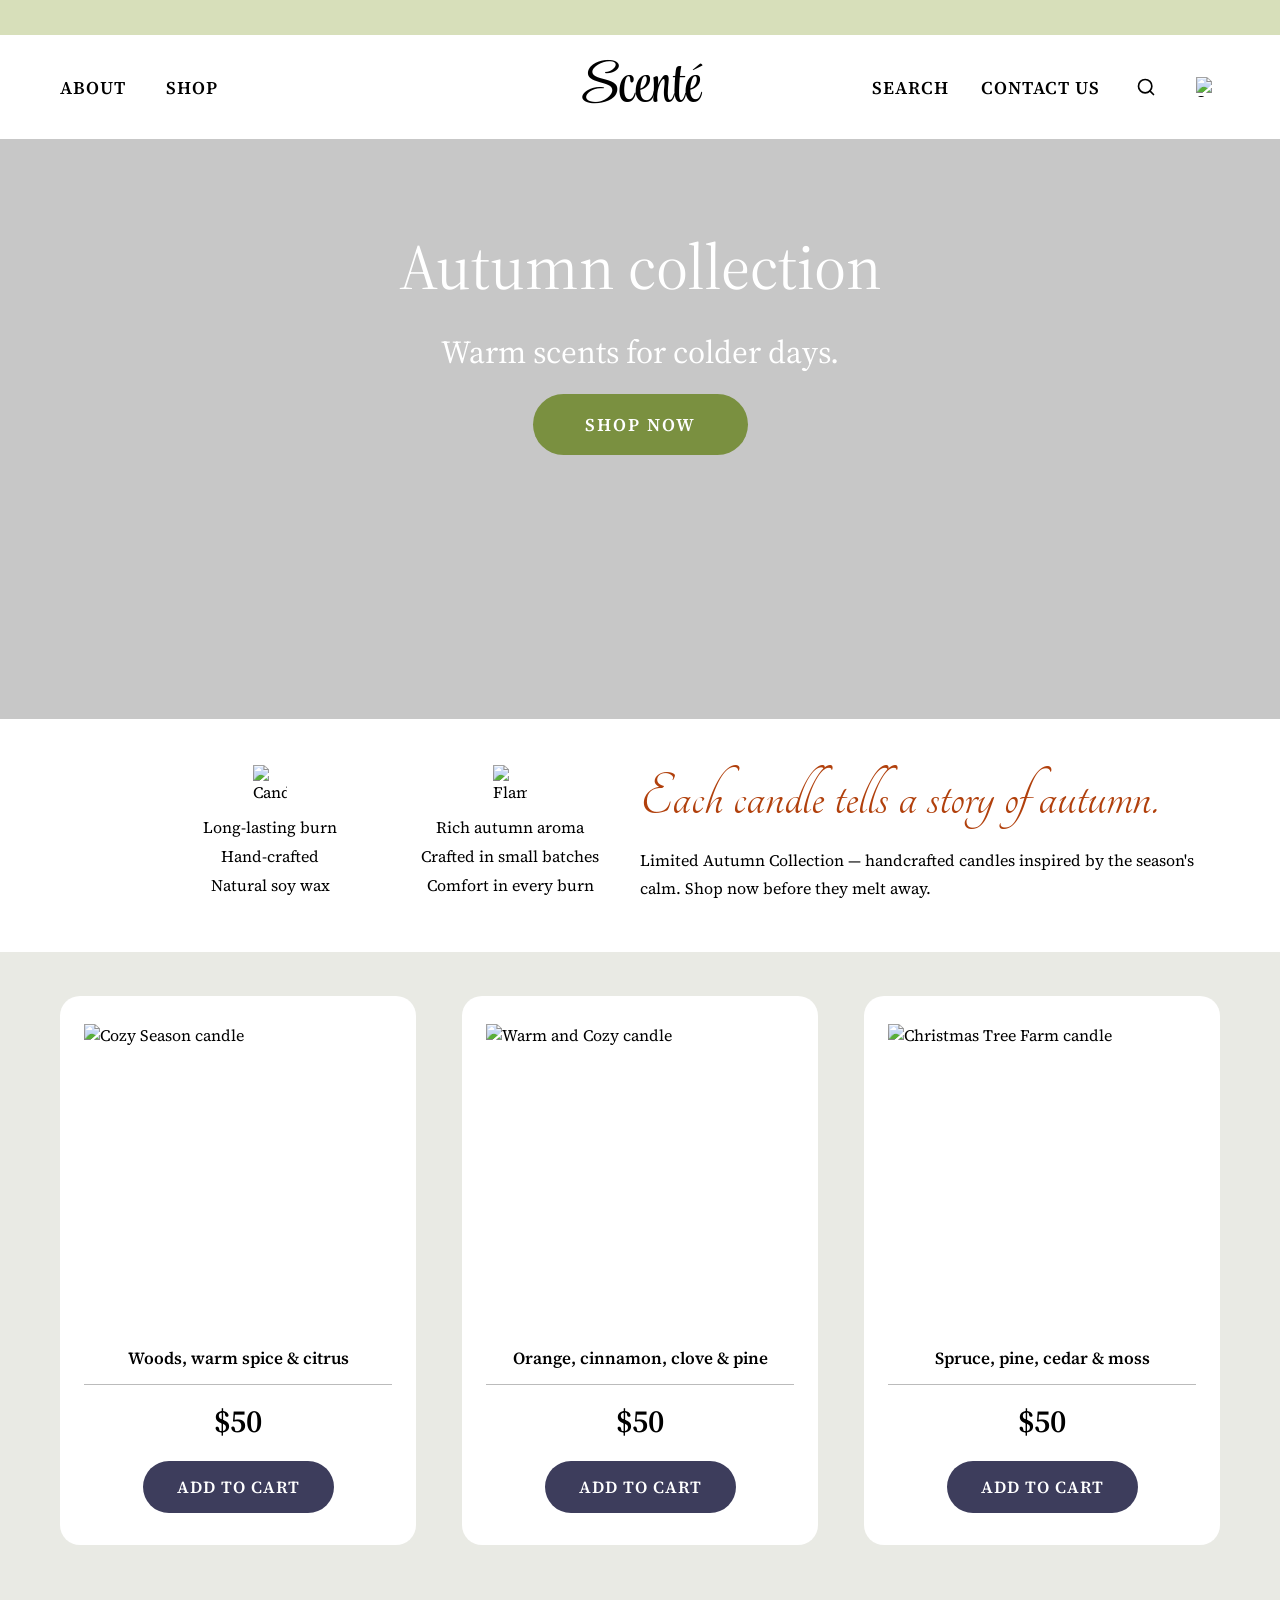
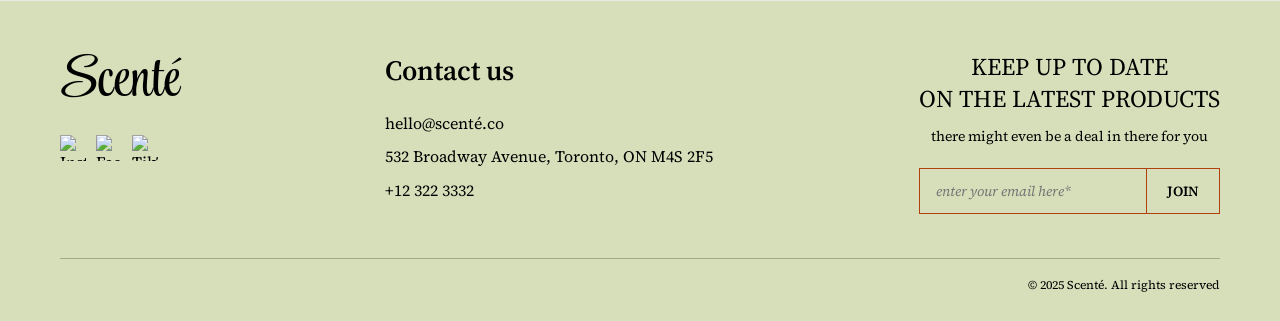
==== index.html @ e57ee528 "Add Scenté website — Home, Collection and Contact Us pages" ====
<!DOCTYPE html>
<html lang="en">
<head>
  <meta charset="UTF-8">
  <meta name="viewport" content="width=device-width, initial-scale=1.0">
  <title>Scenté</title>
  <link rel="stylesheet" href="css/style.css">
  <link href="https://fonts.googleapis.com/css2?family=Source+Serif+4:ital,opsz,wght@0,8..60,400;0,8..60,600;1,8..60,400&family=Style+Script&family=Tangerine:wght@400;700&display=swap" rel="stylesheet">
</head>
<body>

  <!-- ======================== NAVBAR ======================== -->
  <header class="navbar">
    <div class="nav-top-bar"></div>
    <div class="nav-main">
      <nav class="nav-links nav-left">
        <a href="#about">ABOUT</a>
        <a href="#collection">SHOP</a>
      </nav>
      <a href="index.html" class="nav-logo">Scenté</a>
      <nav class="nav-links nav-right">
        <a href="#collection">SEARCH</a>
        <a href="contact.html">CONTACT US</a>
        <button class="nav-icon-btn" aria-label="Search">
          <svg xmlns="http://www.w3.org/2000/svg" width="20" height="20" viewBox="0 0 24 24" fill="none" stroke="currentColor" stroke-width="2" stroke-linecap="round" stroke-linejoin="round">
            <circle cx="11" cy="11" r="8"></circle>
            <line x1="21" y1="21" x2="16.65" y2="16.65"></line>
          </svg>
        </button>
        <button class="nav-icon-btn" aria-label="Cart">
          <img src="http://localhost:3845/assets/fbdf176155204ea133a0723d95080007fca0fe8a.svg" alt="Cart">
        </button>
      </nav>
    </div>
  </header>

  <!-- ======================== HERO ======================== -->
  <section class="hero" id="about">
    <div
      class="hero-bg"
      style="background-image: url('http://localhost:3845/assets/a21b257e71f8a66f0962bdec2db6edcd3d551c77.png');"
    ></div>
    <div class="hero-content">
      <h1 class="hero-title">Autumn collection</h1>
      <p class="hero-subtitle">Warm scents for colder days.</p>
      <a href="#collection" class="btn-shop-now">SHOP NOW</a>
    </div>
  </section>

  <!-- ======================== CANDLE INFO ======================== -->
  <section class="candle-info">
    <div class="info-icons-group">
      <div class="info-item">
        <img
          src="http://localhost:3845/assets/40da12441b99f6131a9281cc6583debcf83d1cd9.png"
          alt="Candle icon"
          class="info-icon"
        >
        <p>Long-lasting burn<br>Hand-crafted<br>Natural soy wax</p>
      </div>
      <div class="info-item">
        <img
          src="http://localhost:3845/assets/97328ba809c80d028453dabde9ecff830f3a706f.png"
          alt="Flame icon"
          class="info-icon"
        >
        <p>Rich autumn aroma<br>Crafted in small batches<br>Comfort in every burn</p>
      </div>
    </div>
    <div class="info-item--quote">
      <h2 class="info-quote-text">Each candle tells a story of autumn.</h2>
      <p class="info-quote-desc">
        Limited Autumn Collection — handcrafted candles inspired by the season's calm.
        Shop now before they melt away.
      </p>
    </div>
  </section>

  <!-- ======================== COLLECTION ======================== -->
  <section class="collection" id="collection">
    <div class="products-grid">

      <!-- Product 1: Cozy Season -->
      <div class="product-card">
        <img
          src="http://localhost:3845/assets/c75030ae4925912448defae7b7ea42703e028f72.png"
          alt="Cozy Season candle"
          class="product-img"
        >
        <p class="product-scent">Woods, warm spice &amp; citrus</p>
        <hr class="product-divider">
        <p class="product-price">$50</p>
        <button class="btn-add-to-cart">ADD TO CART</button>
      </div>

      <!-- Product 2: Warm and Cozy -->
      <div class="product-card">
        <img
          src="http://localhost:3845/assets/4308ea4685f0db7b17776f159d6821e27ebdfa7c.png"
          alt="Warm and Cozy candle"
          class="product-img"
        >
        <p class="product-scent">Orange, cinnamon, clove &amp; pine</p>
        <hr class="product-divider">
        <p class="product-price">$50</p>
        <button class="btn-add-to-cart">ADD TO CART</button>
      </div>

      <!-- Product 3: Christmas Tree Farm -->
      <div class="product-card">
        <img
          src="http://localhost:3845/assets/fa7e134d0c24aa0307bbcbe3b54e2ead0bded728.png"
          alt="Christmas Tree Farm candle"
          class="product-img"
        >
        <p class="product-scent">Spruce, pine, cedar &amp; moss</p>
        <hr class="product-divider">
        <p class="product-price">$50</p>
        <button class="btn-add-to-cart">ADD TO CART</button>
      </div>

    </div>
  </section>

  <!-- ======================== FOOTER ======================== -->
  <footer class="footer">
    <div class="footer-inner">

      <!-- Brand + Socials -->
      <div class="footer-brand">
        <span class="footer-logo">Scenté</span>
        <div class="footer-socials">
          <a href="#" aria-label="Instagram">
            <img src="http://localhost:3845/assets/84d51282882def8af069e41509b82bab365bb504.png" alt="Instagram">
          </a>
          <a href="#" aria-label="Facebook">
            <img src="http://localhost:3845/assets/2e78a3d346c99cea245d6c7adec810aae9c57226.png" alt="Facebook">
          </a>
          <a href="#" aria-label="TikTok">
            <img src="http://localhost:3845/assets/7aa43c43ef3f76d200dc4d9c6e98f9a53ded7692.png" alt="TikTok">
          </a>
        </div>
      </div>

      <!-- Contact Info -->
      <div class="footer-contact">
        <h3>Contact us</h3>
        <p>hello@scenté.co</p>
        <p>532 Broadway Avenue, Toronto, ON M4S 2F5</p>
        <p>+12 322 3332</p>
      </div>

      <!-- Newsletter -->
      <div class="footer-newsletter">
        <h3 class="newsletter-title">KEEP UP TO DATE<br>ON THE LATEST PRODUCTS</h3>
        <p class="newsletter-sub">there might even be a deal in there for you</p>
        <div class="newsletter-form">
          <input
            type="email"
            class="newsletter-input"
            placeholder="enter your email here*"
          >
          <button class="newsletter-btn">JOIN</button>
        </div>
      </div>

    </div>
    <hr class="footer-divider">
    <p class="footer-copyright">© 2025 Scenté. All rights reserved</p>
  </footer>

</body>
</html>
---- css/style.css ----
/* ============================================
   RESET & BASE
   ============================================ */
*, *::before, *::after {
  box-sizing: border-box;
  margin: 0;
  padding: 0;
}

:root {
  --color-green-bar: rgba(172, 189, 111, 0.48);
  --color-footer-bg: #d7dfba;
  --color-collection-bg: #e9eae4;
  --color-rust: #b1400c;
  --color-btn-dark: #3d3d5c;
  --font-serif: 'Source Serif 4', serif;
  --font-script: 'Style Script', cursive;
  --font-tangerine: 'Tangerine', cursive;
}

html {
  scroll-behavior: smooth;
}

body {
  font-family: var(--font-serif);
  color: #000;
  background: #fff;
}

a {
  text-decoration: none;
  color: inherit;
}

/* ============================================
   NAVBAR
   ============================================ */
.navbar {
  position: sticky;
  top: 0;
  z-index: 100;
  background: #fff;
}

.nav-top-bar {
  height: 35px;
  background: var(--color-green-bar);
}

.nav-main {
  display: grid;
  grid-template-columns: 1fr auto 1fr;
  align-items: center;
  padding: 0 60px;
  height: 104px;
}

.nav-links {
  display: flex;
  align-items: center;
  gap: 40px;
}

.nav-links a {
  font-family: var(--font-serif);
  font-weight: 600;
  font-size: 18px;
  letter-spacing: 1px;
  transition: opacity 0.2s;
}

.nav-links a:hover {
  opacity: 0.6;
}

.nav-logo {
  font-family: var(--font-script);
  font-size: 60px;
  line-height: 1;
  color: #000;
  padding: 0 48px;
}

.nav-right {
  display: flex;
  align-items: center;
  gap: 32px;
  justify-content: flex-end;
}

.nav-icon-btn {
  background: none;
  border: none;
  cursor: pointer;
  display: flex;
  align-items: center;
  padding: 4px;
}

.nav-icon-btn svg,
.nav-icon-btn img {
  width: 20px;
  height: 20px;
}

/* ============================================
   HERO
   ============================================ */
.hero {
  position: relative;
  height: 580px;
  overflow: hidden;
  display: flex;
  align-items: center;
  justify-content: center;
  padding-bottom: 180px;
}

.hero-bg {
  position: absolute;
  inset: 0;
  background-size: cover;
  background-position: center bottom;
}

.hero-bg::after {
  content: '';
  position: absolute;
  inset: 0;
  background: rgba(0, 0, 0, 0.22);
}

.hero-content {
  position: relative;
  z-index: 1;
  text-align: center;
  color: #fff;
  display: flex;
  flex-direction: column;
  align-items: center;
  gap: 20px;
}

.hero-title {
  font-family: var(--font-serif);
  font-weight: 400;
  font-size: 64px;
  color: #fff;
}

.hero-subtitle {
  font-family: var(--font-serif);
  font-weight: 400;
  font-size: 32px;
  color: #fff;
}

.btn-shop-now {
  display: inline-block;
  background: #7a9040;
  color: #fff;
  font-family: var(--font-serif);
  font-weight: 600;
  font-size: 18px;
  letter-spacing: 2px;
  padding: 18px 52px;
  border-radius: 50px;
  transition: background 0.2s;
}

.btn-shop-now:hover {
  background: #acbd6f;
}

/* ============================================
   CANDLE INFO
   ============================================ */
.candle-info {
  display: flex;
  align-items: center;
  padding: 44px 60px 50px 180px;
  background: #fff;
}

.info-icons-group {
  display: flex;
  gap: 60px;
  align-items: flex-start;
  flex-shrink: 0;
}

.info-item {
  display: flex;
  flex-direction: column;
  align-items: center;
  gap: 14px;
  width: 180px;
}

.info-icon {
  width: 34px;
  height: 34px;
  object-fit: contain;
}

.info-item p {
  font-family: var(--font-serif);
  font-weight: 400;
  font-size: 16px;
  text-align: center;
  line-height: 1.8;
}

.info-item--quote {
  display: flex;
  flex-direction: column;
  align-items: flex-start;
  gap: 14px;
  margin-left: auto;
  max-width: 580px;
}

.info-quote-text {
  font-family: var(--font-tangerine);
  font-size: 64px;
  color: var(--color-rust);
  font-weight: 400;
  line-height: 1.1;
  white-space: nowrap;
}

.info-quote-desc {
  font-family: var(--font-serif);
  font-size: 16px;
  line-height: 1.7;
}

/* ============================================
   COLLECTION
   ============================================ */
.collection {
  background: var(--color-collection-bg);
  padding: 44px 60px 56px;
}

.products-grid {
  display: flex;
  justify-content: center;
  gap: 46px;
}

.product-card {
  background: #fff;
  border-radius: 20px;
  padding: 28px 24px 32px;
  width: 380px;
  display: flex;
  flex-direction: column;
  align-items: center;
}

.product-img {
  width: 100%;
  height: 300px;
  object-fit: contain;
  margin-bottom: 22px;
}

.product-scent {
  font-family: var(--font-serif);
  font-weight: 600;
  font-size: 17px;
  text-align: center;
  margin-bottom: 14px;
}

.product-divider {
  width: 100%;
  border: none;
  border-top: 1px solid #bbb;
  margin-bottom: 14px;
}

.product-price {
  font-family: var(--font-serif);
  font-weight: 600;
  font-size: 32px;
  margin-bottom: 18px;
}

.btn-add-to-cart {
  background: var(--color-btn-dark);
  color: #fff;
  font-family: var(--font-serif);
  font-weight: 600;
  font-size: 17px;
  letter-spacing: 1px;
  padding: 14px 0;
  border: none;
  border-radius: 50px;
  cursor: pointer;
  width: 191px;
  transition: background 0.2s;
}

.btn-add-to-cart:hover {
  background: #2d2d4c;
}

/* ============================================
   FOOTER
   ============================================ */
.footer {
  background: var(--color-footer-bg);
  padding: 50px 60px 28px;
}

.footer-inner {
  display: flex;
  justify-content: space-between;
  align-items: flex-start;
  gap: 40px;
  margin-bottom: 44px;
}

.footer-brand {
  display: flex;
  flex-direction: column;
  gap: 24px;
}

.footer-logo {
  font-family: var(--font-script);
  font-size: 60px;
  line-height: 1;
  display: block;
}

.footer-socials {
  display: flex;
  gap: 10px;
  align-items: center;
}

.footer-socials a {
  display: flex;
}

.footer-socials img {
  width: 26px;
  height: 26px;
  object-fit: contain;
}

.footer-contact h3 {
  font-family: var(--font-serif);
  font-weight: 600;
  font-size: 28px;
  margin-bottom: 18px;
}

.footer-contact p {
  font-family: var(--font-serif);
  font-size: 16px;
  line-height: 2.1;
}

.footer-newsletter .newsletter-title {
  font-family: var(--font-serif);
  font-weight: 400;
  font-size: 24px;
  text-align: center;
  line-height: 1.35;
  margin-bottom: 10px;
}

.newsletter-sub {
  font-family: var(--font-serif);
  font-size: 14px;
  text-align: center;
  margin-bottom: 22px;
}

.newsletter-form {
  display: flex;
  border: 1px solid var(--color-rust);
}

.newsletter-input {
  flex: 1;
  padding: 12px 16px;
  border: none;
  font-family: var(--font-serif);
  font-style: italic;
  font-size: 14px;
  background: transparent;
  outline: none;
  min-width: 0;
}

.newsletter-btn {
  padding: 12px 20px;
  background: transparent;
  border: none;
  border-left: 1px solid var(--color-rust);
  font-family: var(--font-serif);
  font-weight: 600;
  font-size: 14px;
  cursor: pointer;
  white-space: nowrap;
  transition: background 0.2s;
}

.newsletter-btn:hover {
  background: rgba(177, 64, 12, 0.1);
}

.footer-divider {
  border: none;
  border-top: 1px solid rgba(0, 0, 0, 0.25);
  margin-bottom: 18px;
}

.footer-copyright {
  font-family: var(--font-serif);
  font-size: 12px;
  text-align: right;
}

/* ============================================
   CONTACT PAGE
   ============================================ */
.contact-main {
  display: flex;
  gap: 60px;
  padding: 50px 100px;
  align-items: flex-start;
  justify-content: center;
  min-height: calc(100vh - 139px);
}

.contact-form-section {
  flex: 0 0 520px;
}

.contact-title {
  font-family: var(--font-serif);
  font-weight: 600;
  font-size: 32px;
  margin-bottom: 32px;
}

.form-row {
  display: flex;
  gap: 20px;
  margin-bottom: 20px;
}

.form-group {
  display: flex;
  flex-direction: column;
  gap: 6px;
  flex: 1;
}

.form-group.full-width {
  flex: unset;
  width: 100%;
  margin-bottom: 20px;
}

.form-label {
  font-family: var(--font-serif);
  font-weight: 600;
  font-size: 16px;
}

.form-input,
.form-textarea {
  background: var(--color-collection-bg);
  border: none;
  border-radius: 6px;
  padding: 12px 14px;
  font-family: var(--font-serif);
  font-style: italic;
  font-size: 15px;
  outline: none;
  width: 100%;
  color: #555;
}

.form-textarea {
  resize: none;
  height: 180px;
}

.btn-send {
  display: block;
  width: 100%;
  padding: 13px;
  background: transparent;
  border: 1.5px solid var(--color-rust);
  border-radius: 6px;
  font-family: var(--font-serif);
  font-weight: 600;
  font-size: 18px;
  cursor: pointer;
  transition: background 0.2s;
}

.btn-send:hover {
  background: rgba(177, 64, 12, 0.07);
}

.contact-image-section {
  flex: 0 0 400px;
}

.contact-image {
  width: 400px;
  height: 500px;
  object-fit: cover;
  border-radius: 20px;
  display: block;
}
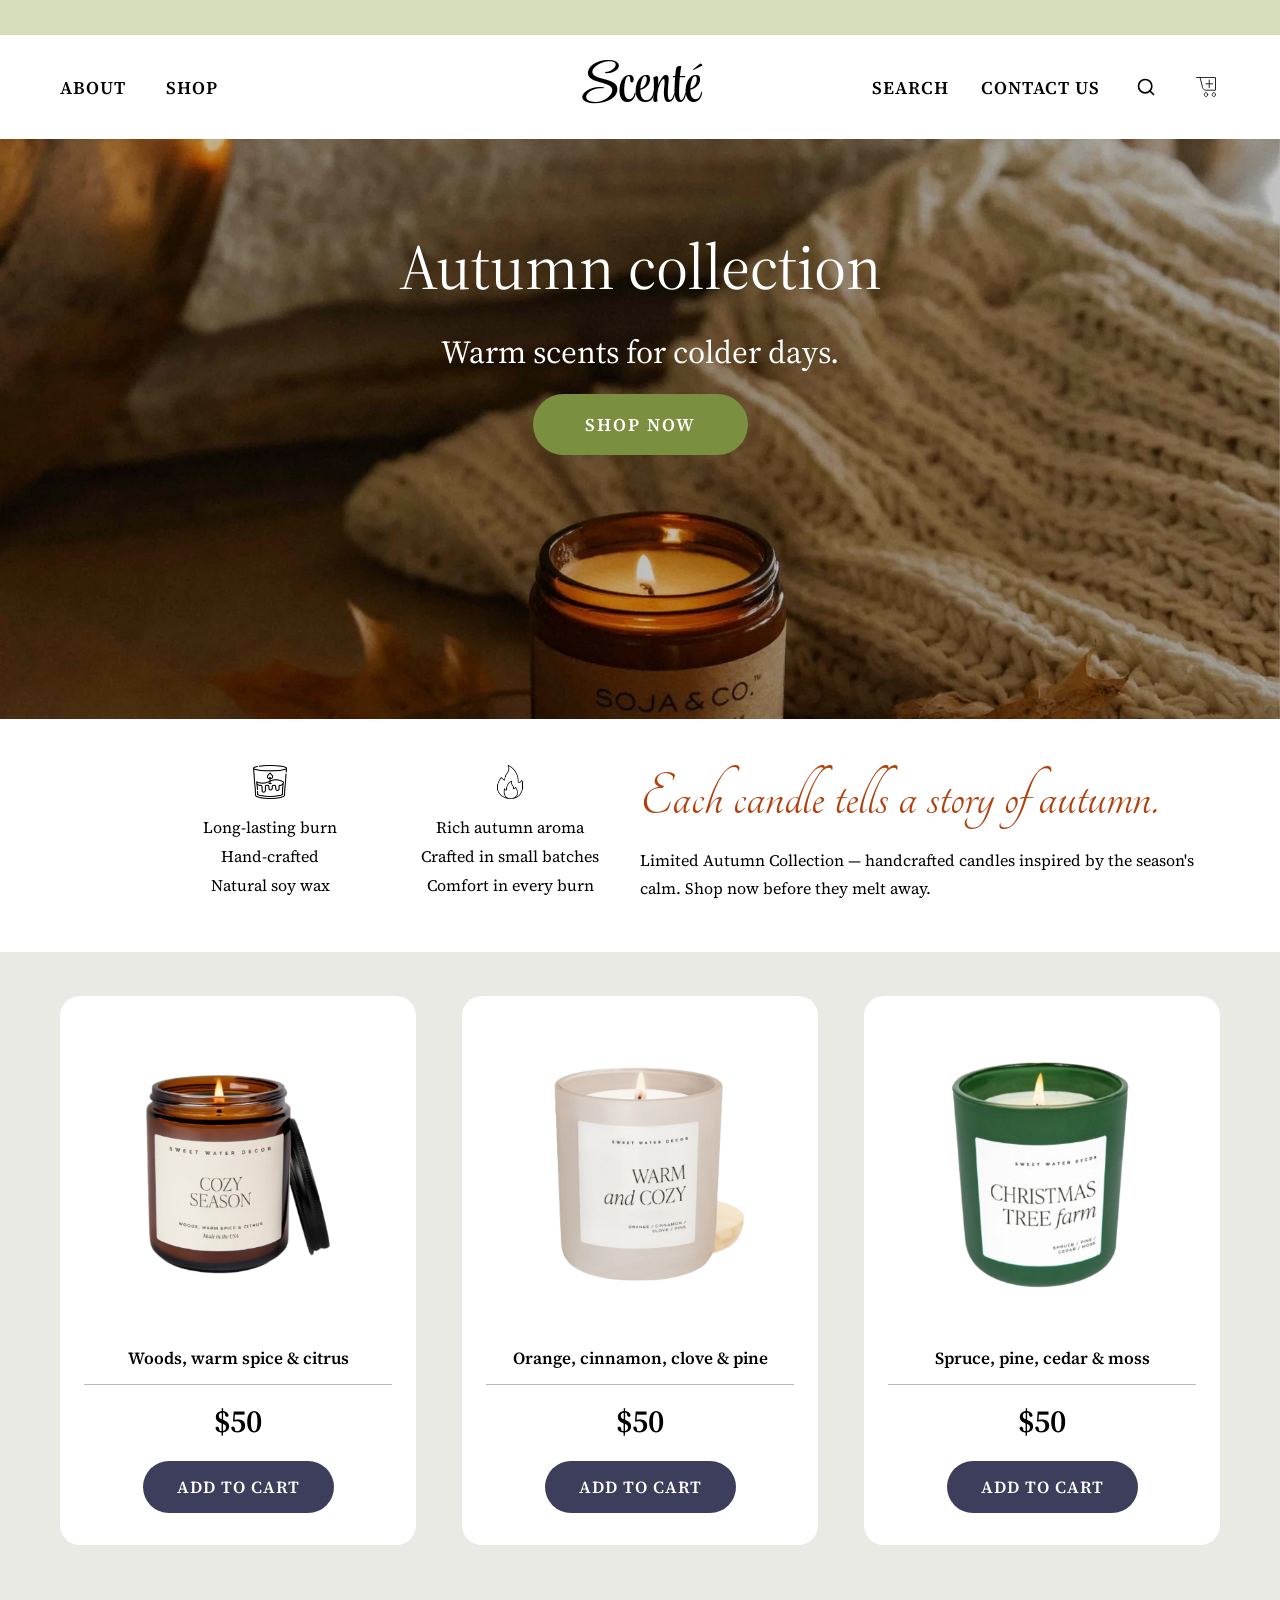
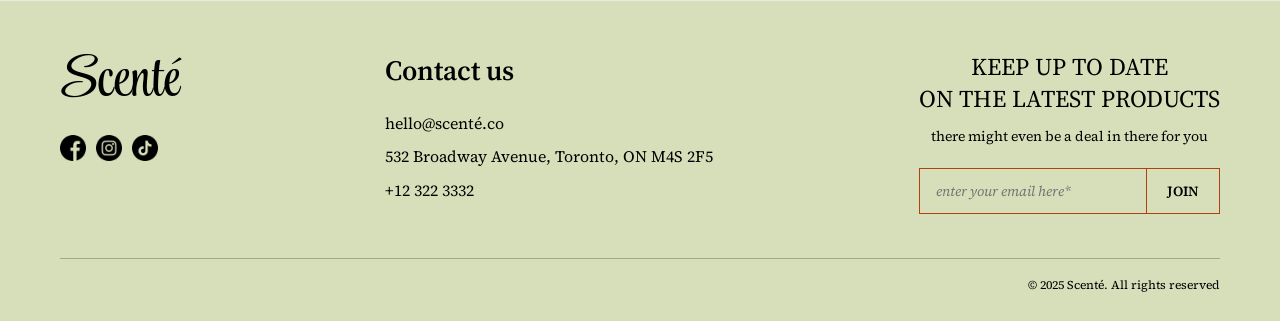
==== commit d8bf9ee9: "Add local image assets and update paths for deployment" ====
--- a/index.html
+++ b/index.html
@@ -28,7 +28,7 @@
           </svg>
         </button>
         <button class="nav-icon-btn" aria-label="Cart">
-          <img src="http://localhost:3845/assets/fbdf176155204ea133a0723d95080007fca0fe8a.svg" alt="Cart">
+          <img src="assets/icon-cart.svg" alt="Cart">
         </button>
       </nav>
     </div>
@@ -38,7 +38,7 @@
   <section class="hero" id="about">
     <div
       class="hero-bg"
-      style="background-image: url('http://localhost:3845/assets/a21b257e71f8a66f0962bdec2db6edcd3d551c77.png');"
+      style="background-image: url('assets/hero-candle.png');"
     ></div>
     <div class="hero-content">
       <h1 class="hero-title">Autumn collection</h1>
@@ -52,7 +52,7 @@
     <div class="info-icons-group">
       <div class="info-item">
         <img
-          src="http://localhost:3845/assets/40da12441b99f6131a9281cc6583debcf83d1cd9.png"
+          src="assets/icon-candle.png"
           alt="Candle icon"
           class="info-icon"
         >
@@ -60,7 +60,7 @@
       </div>
       <div class="info-item">
         <img
-          src="http://localhost:3845/assets/97328ba809c80d028453dabde9ecff830f3a706f.png"
+          src="assets/icon-flame.png"
           alt="Flame icon"
           class="info-icon"
         >
@@ -83,7 +83,7 @@
       <!-- Product 1: Cozy Season -->
       <div class="product-card">
         <img
-          src="http://localhost:3845/assets/c75030ae4925912448defae7b7ea42703e028f72.png"
+          src="assets/candle-cozy-season.png"
           alt="Cozy Season candle"
           class="product-img"
         >
@@ -96,7 +96,7 @@
       <!-- Product 2: Warm and Cozy -->
       <div class="product-card">
         <img
-          src="http://localhost:3845/assets/4308ea4685f0db7b17776f159d6821e27ebdfa7c.png"
+          src="assets/candle-warm-cozy.png"
           alt="Warm and Cozy candle"
           class="product-img"
         >
@@ -109,7 +109,7 @@
       <!-- Product 3: Christmas Tree Farm -->
       <div class="product-card">
         <img
-          src="http://localhost:3845/assets/fa7e134d0c24aa0307bbcbe3b54e2ead0bded728.png"
+          src="assets/candle-christmas-tree.png"
           alt="Christmas Tree Farm candle"
           class="product-img"
         >
@@ -131,13 +131,13 @@
         <span class="footer-logo">Scenté</span>
         <div class="footer-socials">
           <a href="#" aria-label="Instagram">
-            <img src="http://localhost:3845/assets/84d51282882def8af069e41509b82bab365bb504.png" alt="Instagram">
+            <img src="assets/social-instagram.png" alt="Instagram">
           </a>
           <a href="#" aria-label="Facebook">
-            <img src="http://localhost:3845/assets/2e78a3d346c99cea245d6c7adec810aae9c57226.png" alt="Facebook">
+            <img src="assets/social-facebook.png" alt="Facebook">
           </a>
           <a href="#" aria-label="TikTok">
-            <img src="http://localhost:3845/assets/7aa43c43ef3f76d200dc4d9c6e98f9a53ded7692.png" alt="TikTok">
+            <img src="assets/social-tiktok.png" alt="TikTok">
           </a>
         </div>
       </div>
